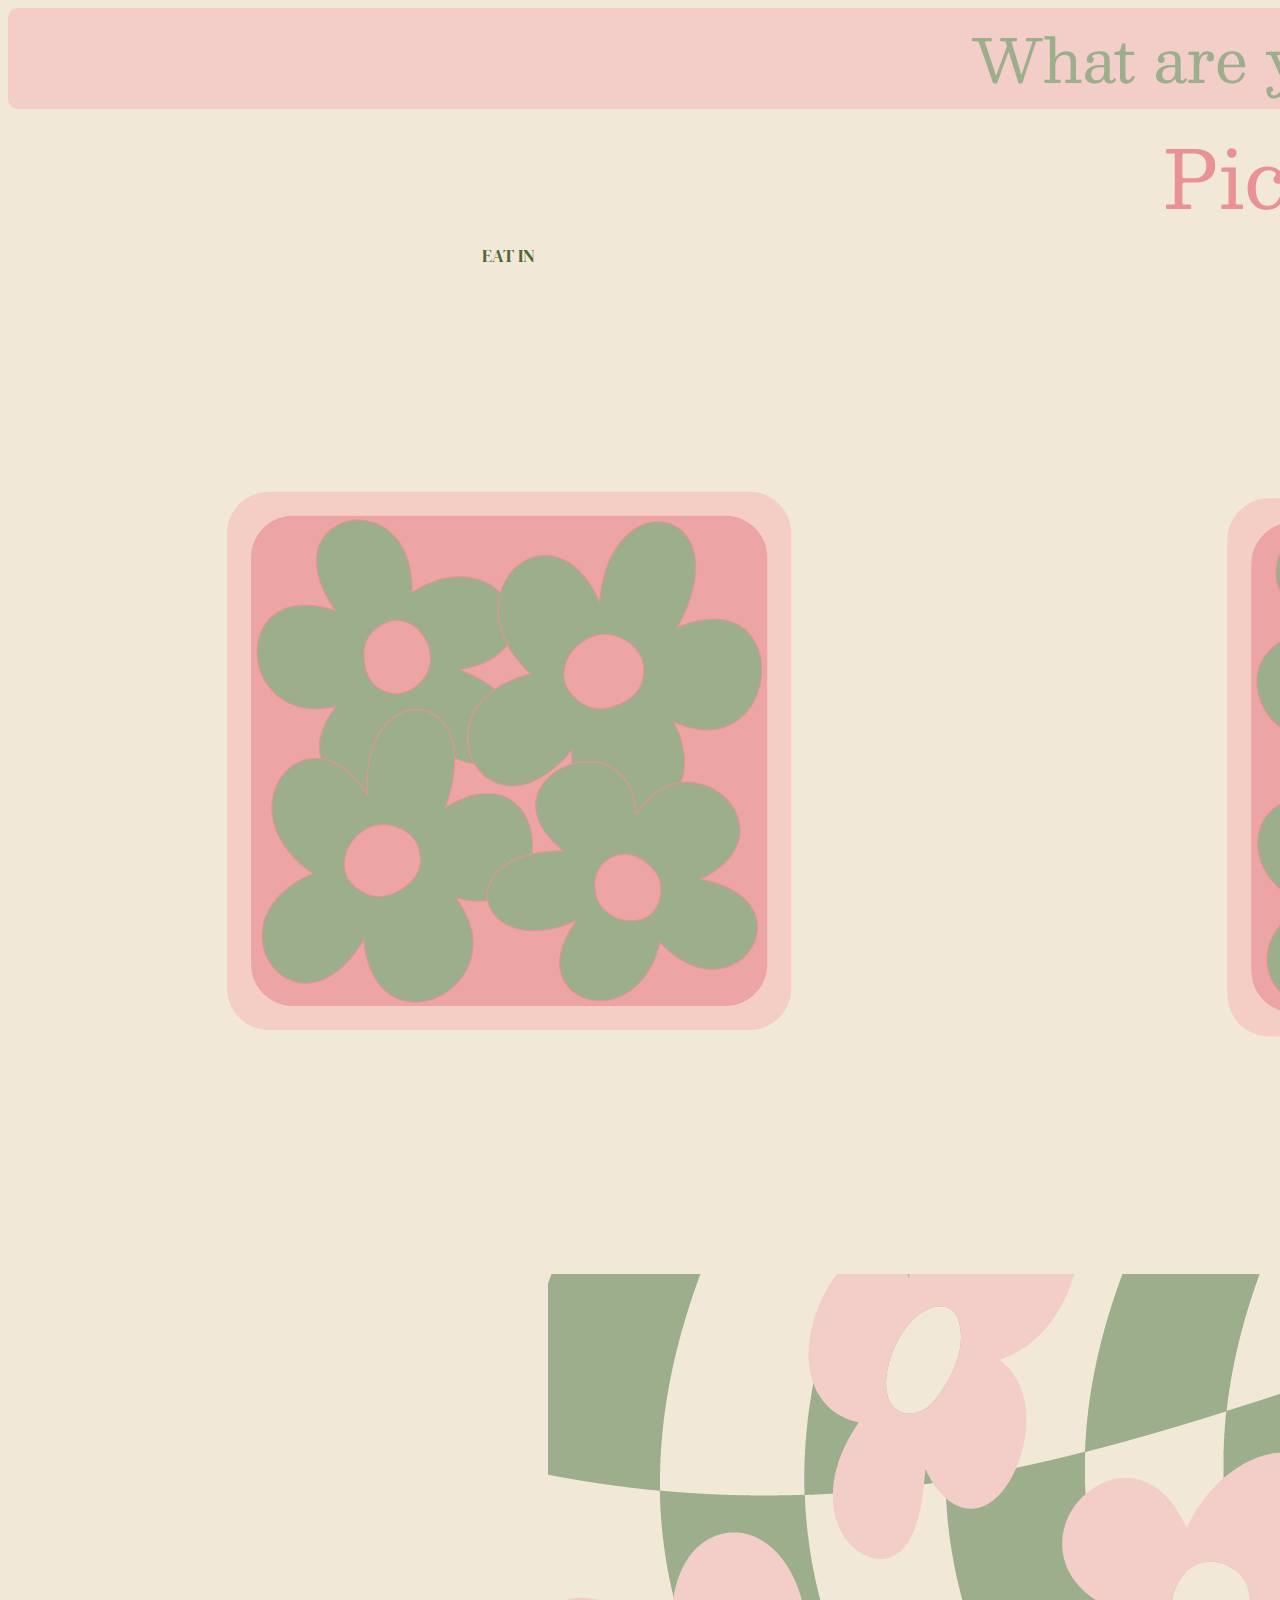
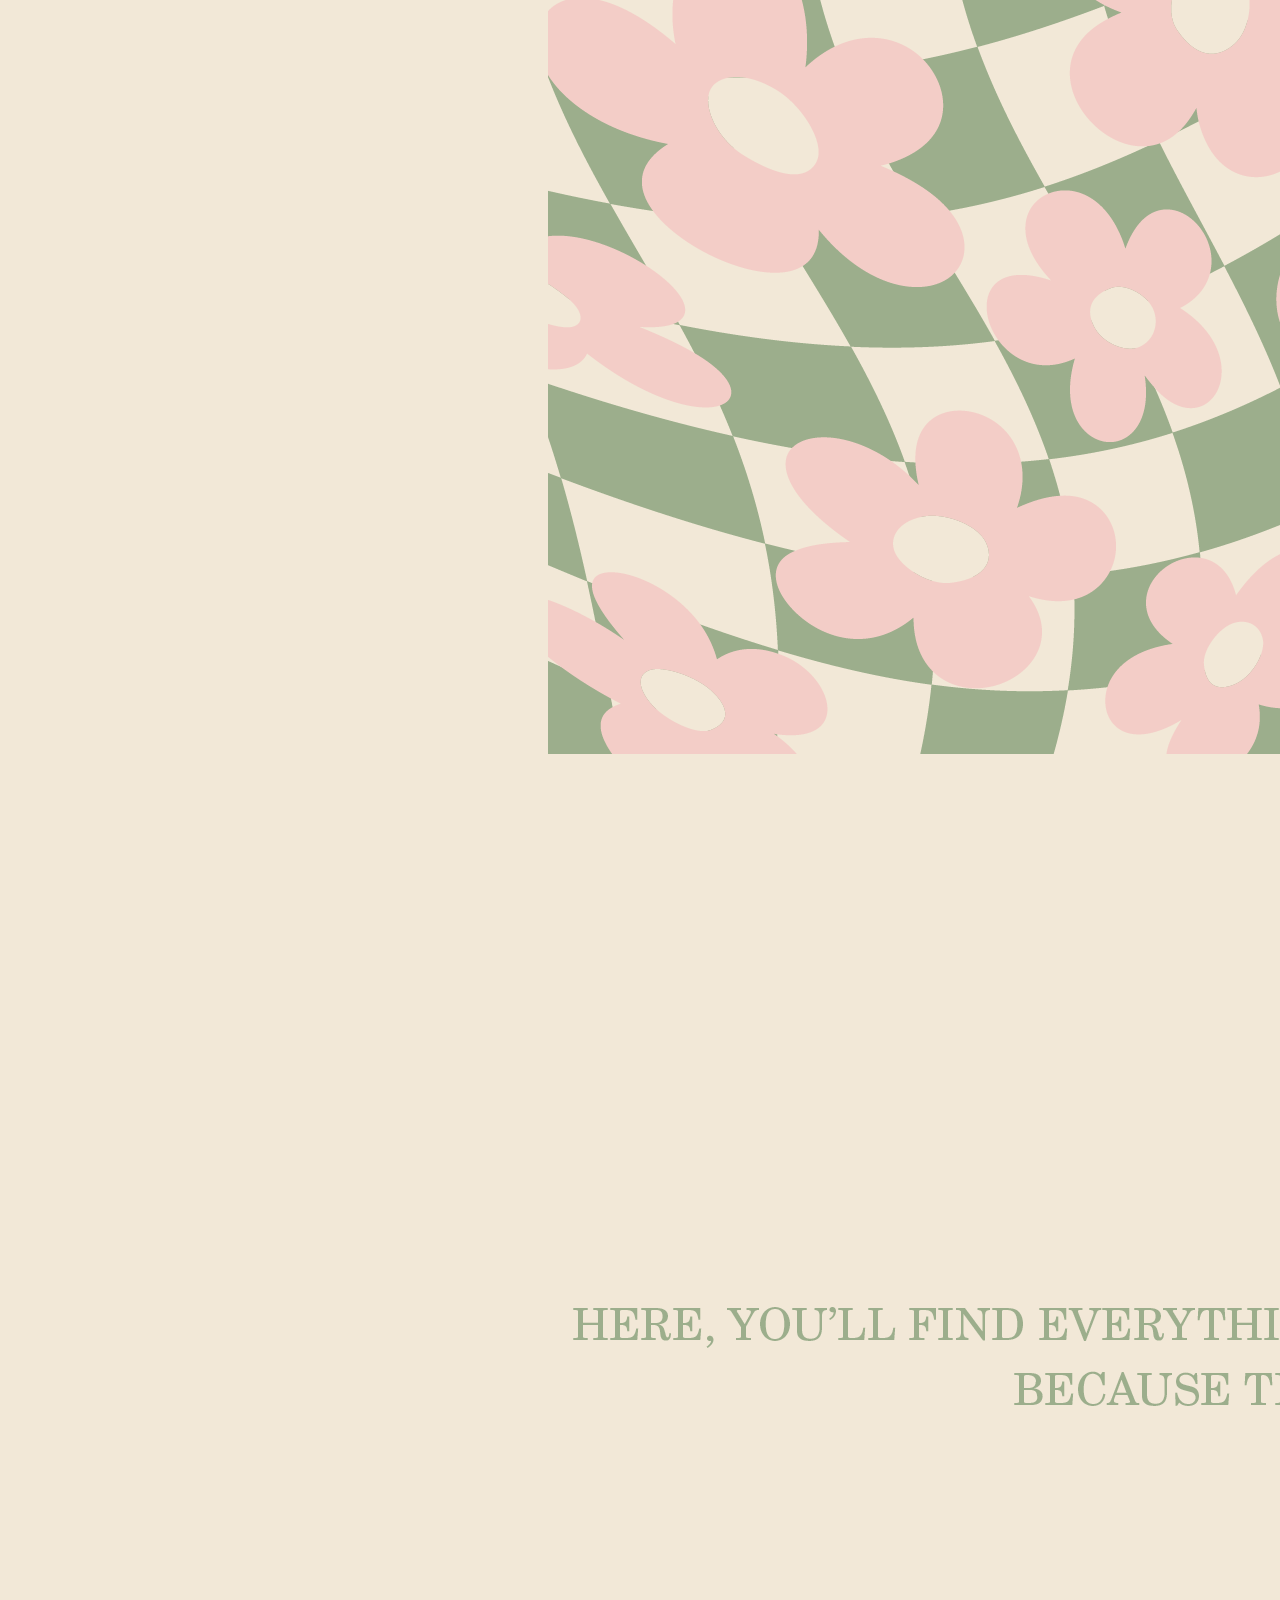
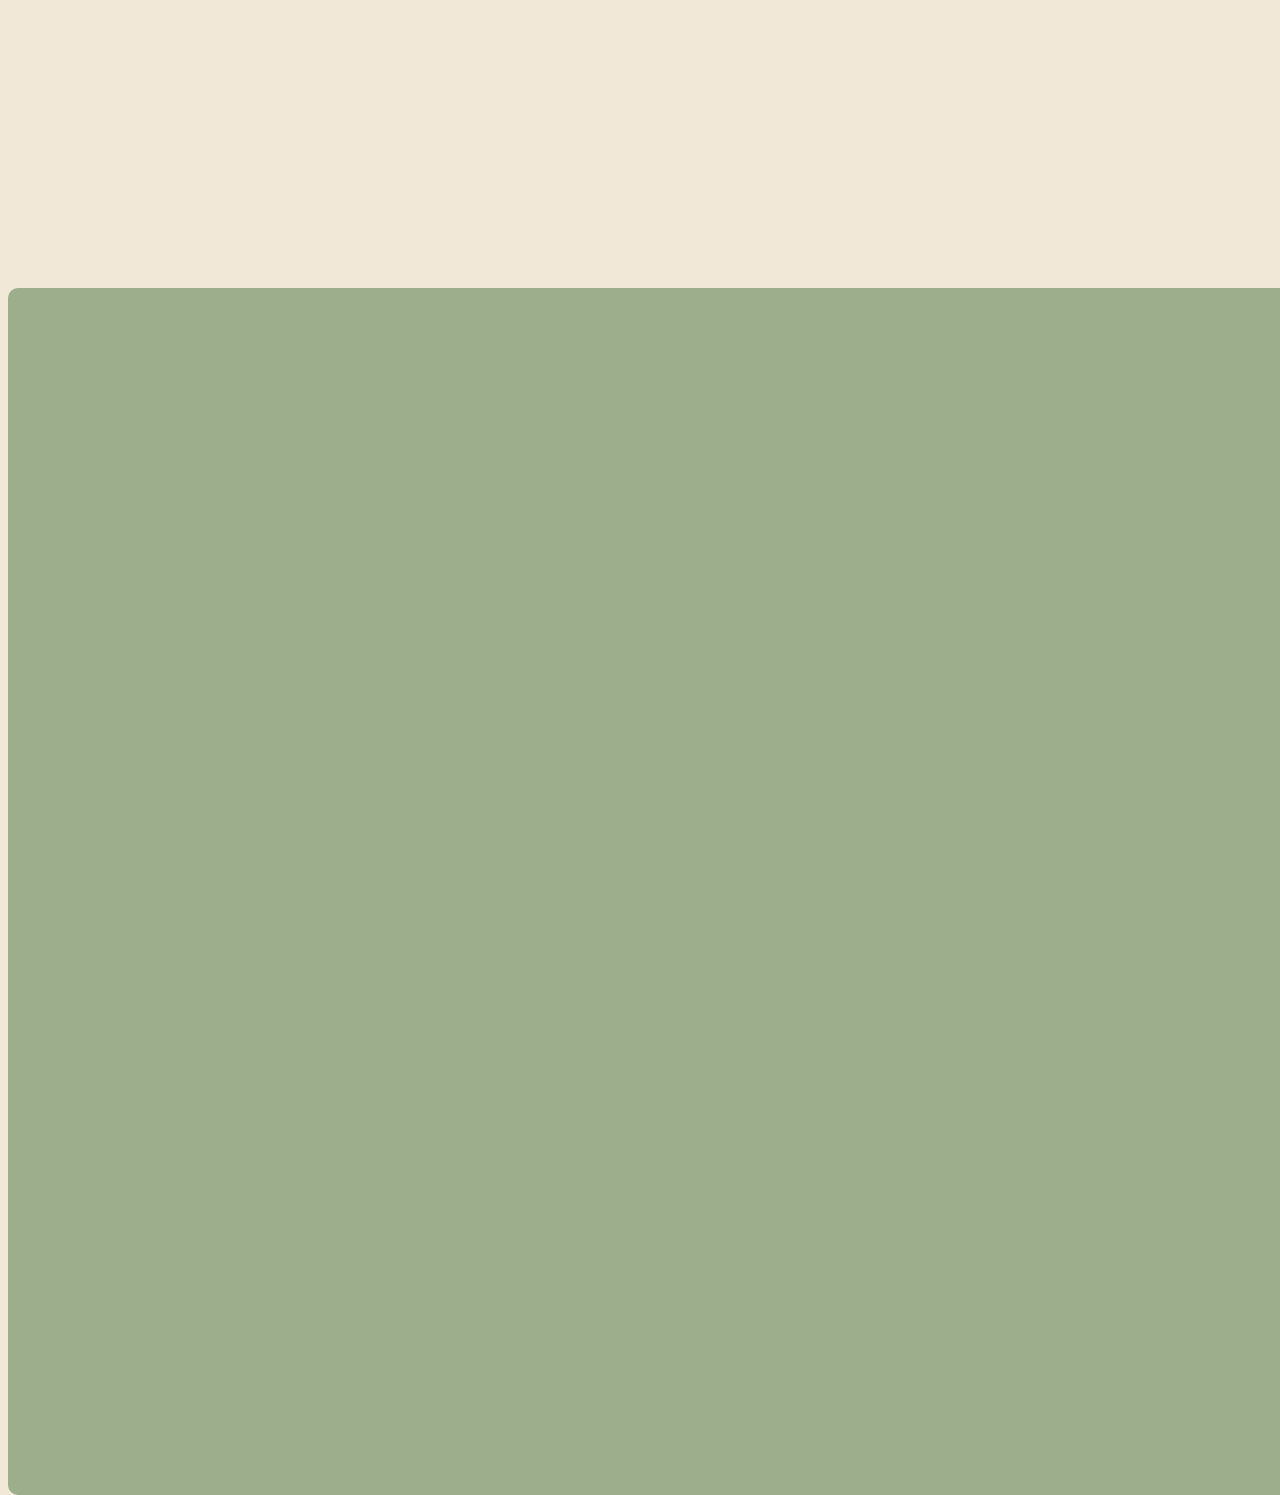
==== index.html @ 2139742e "push to github" ====
<!DOCTYPE html>
<html >
<head>
    <meta charset="UTF-8"> 
    <title>Sara's Website</title>
    <link rel="stylesheet" href="css/style.css">
    <meta name="INDEX" content="INDEX,FOLLOW">
    <meta name="description" content="Lehigh University DES 070 Web Design I">
    <meta name="viewport" content="width=device-width, initial-scale=1">
    <link rel="shortcut icon" href="favicon.ico" type="image/x-icon">
    <link rel="icon" href="favicon.ico" type="image/x-icon">
    <link rel="preconnect" href="https://fonts.googleapis.com"> 
    <link rel="preconnect" href="https://fonts.gstatic.com" crossorigin> 
     <link href="https://fonts.googleapis.com/css2?family=Besley:ital,wght@1,900&display=swap" rel="stylesheet">
     <link>
     <link rel="preconnect" href="https://fonts.googleapis.com">
     <link rel="preconnect" href="https://fonts.gstatic.com" crossorigin>
     <link href="https://fonts.googleapis.com/css2?family=DM+Serif+Display&display=swap" rel="stylesheet">
</head>

<body>
     <div class="container">
          <div class="header">What are you really thinking about?</div>
          <div class="title">Pick your poision</div>
          <div class="eat-in"> 
               <a href="eatin.html"></a> EAT IN <img src="img/eatinbutton.png"></div>
          <div class="tunes">
               <a href="#"></a> TUNES <img src="img/tunesbutton.png"></div>
          <div class="eat-out">
               <a href="#"></a> EAT OUT <img src="img/eatoutbutton.png"></div>
          <div class="photo">
               <img src="img/flowerswirl.png">
               <div class="text">Dive into my world.</div>
          </div>
          <div class="quote"> <img src="img/quote.png"></div>
          <div class="footer">
               <div class="therefore">Therefore...</div>
               <div class="email">
                    <a href="#"></a>EMAIL</div>
               <div class="leftflower"> <img src="img/instaflower.png"></div>
               <div class="insta">
                    <a href="https://instagram.com/saraijewel?utm_medium=copy_link"></a>INSTA</div>
               <div class="rightflower"> <img src="img/pinterestflower.png"></div>
               <div class="pinterest">
                    <a href="https://pin.it/6LLxWGa"></a>PINTEREST</div>
          </div>
        </div>
</body>
</html>
---- css/style.css ----
body{

  background-color: #f2e8d7;
  text-align: center;
}
.container {
  display: grid;
  grid-template-columns: .33fr .33fr .33fr;
  grid-template-rows: 0.4fr 0.4fr 1.5fr 1.8fr 1fr 1fr;
  gap: 0px 0px;
  grid-auto-flow: row;
  grid-template-areas:
    "header header header"
    "title title title"
    "eat-in tunes eat-out"
    "photo photo photo"
    "quote quote quote"
    "footer footer footer";
  width: 100vw;
  height: 100vh;
}

.header { grid-area: header;
  font-family: 'Besley', serif;
  font-size: 60px;
  color: #9cae8c;
  background-color: #f3cdc7;
  border-radius: 10px;
}

.title { grid-area: title;
  font-family: 'Besley', serif;
  font-size: 80px;
  color: #e89295;
  background-color: #f2e8d7;
 }

.eat-in { grid-area: eat-in; 
  font-family: 'DM Serif Display', serif;
  color: #4d6a34;
  font-size: large;
}

.tunes { grid-area: tunes; 
  font-family: 'DM Serif Display', serif;
  color: #4d6a34;
  font-size: large;}

.eat-out { grid-area: eat-out;
  font-family: 'DM Serif Display', serif;
  color: #4d6a34;
  font-size: large;
 }

.photo { grid-area: photo; 
  position: relative;
  font-family: 'Besley', serif;
  font-size: x-large;
  color: #4d6a34;
}
.text{
  top: 50%;
  bottom: 50%;
  transform: (-50%, 50%);
}

.quote { grid-area: quote; 
min-width: 1040px;
}

.footer { grid-area: footer;
  display: inline-block;
  background-color: #9cae8c;
  border-radius: 10px;
  display: inline-block;
  font-family: 'DM Serif Display', serif;
  color: #f3cdc7;
  font-size: large;
}
.therefore{
  font-family: 'Besley', serif;
  font-size: x-large;
  color: #4d6a34;
}

/*next page!*/


.containereatin {
  display: grid;
  grid-template-columns: 1fr 1fr 1fr;
  grid-template-rows: 0.6fr 1.2fr 1.2fr 1.2fr 0.6fr;
  gap: 0px 0px;
  grid-auto-flow: row;
  grid-template-areas:
    "header header header"
    "one two three"
    "four five six"
    "seven eight nine"
    "footer footer footer";
}

.header { grid-area: header; }

.one { grid-area: one; }

.two { grid-area: two; }

.three { grid-area: three; }

.four { grid-area: four; }

.five { grid-area: five; }

.six { grid-area: six; }

.seven { grid-area: seven; }

.eight { grid-area: eight; }

.nine { grid-area: nine; }

.footer { grid-area: footer; }
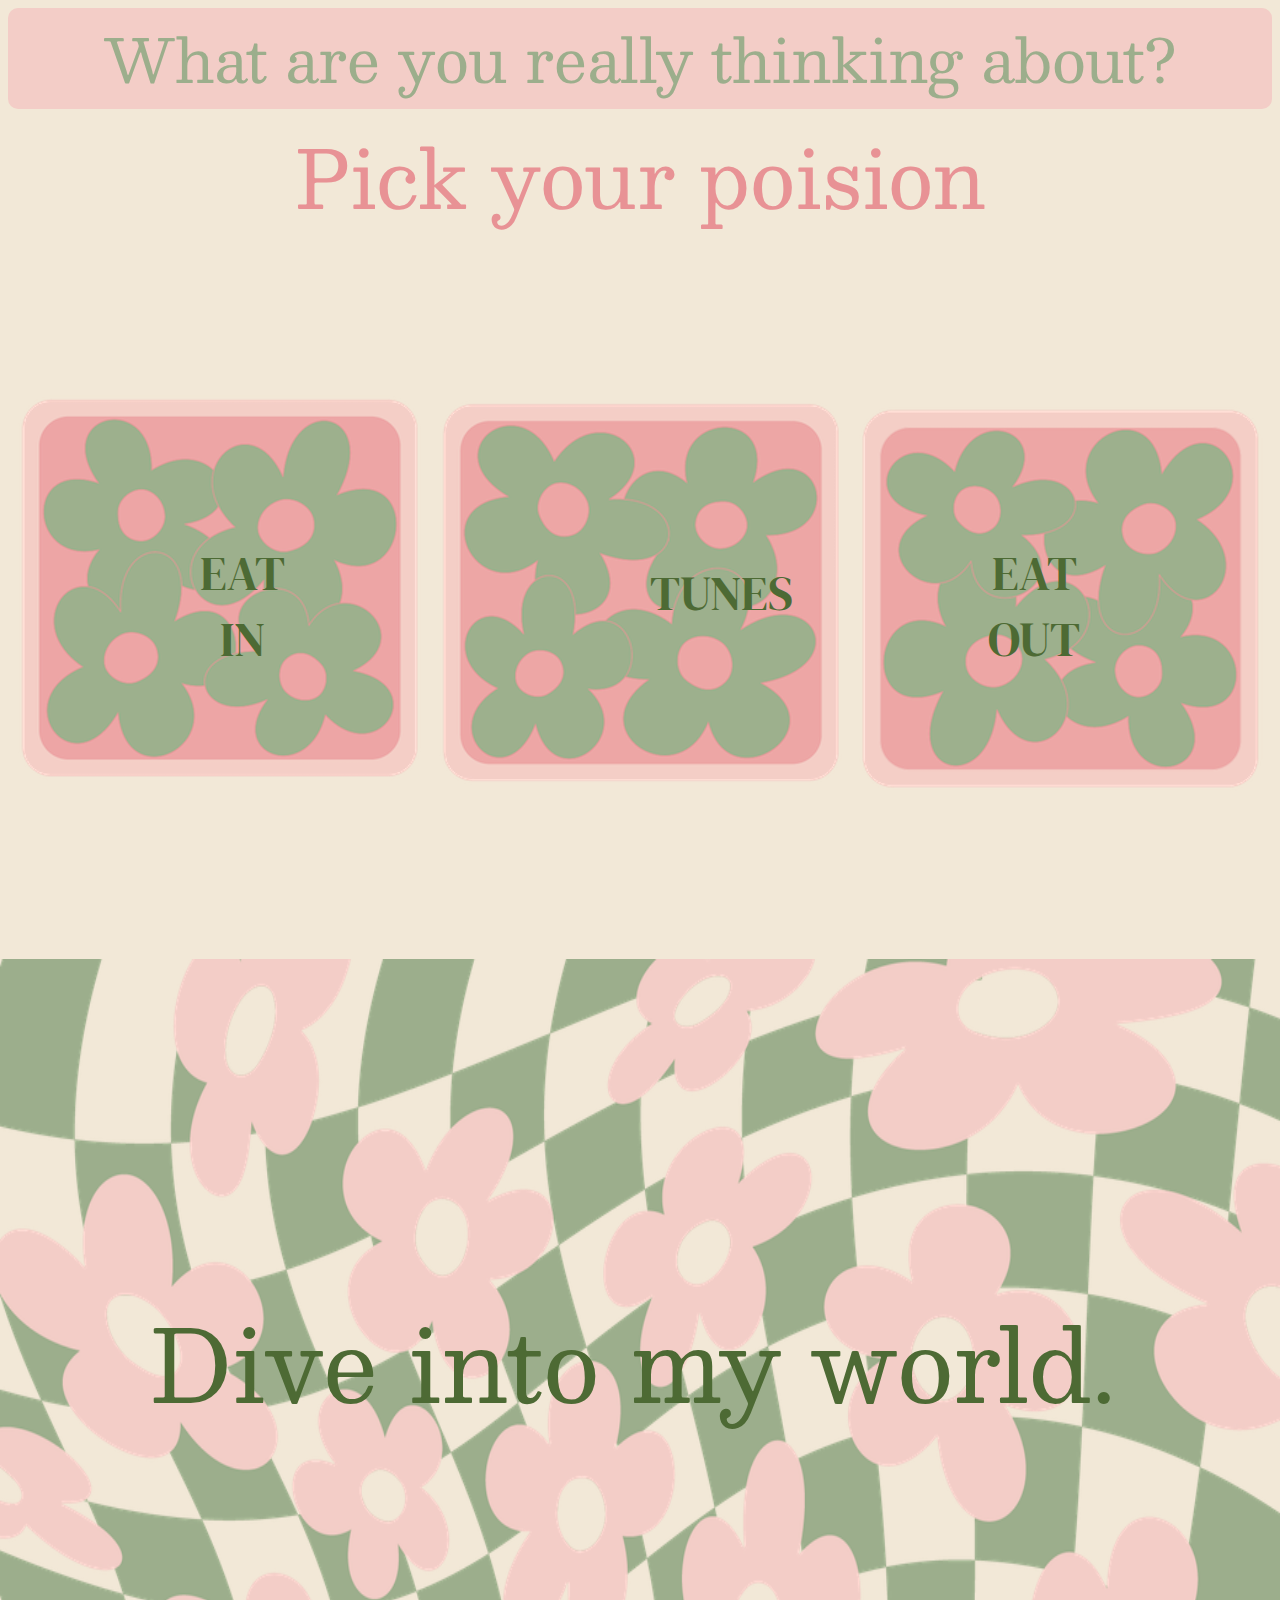
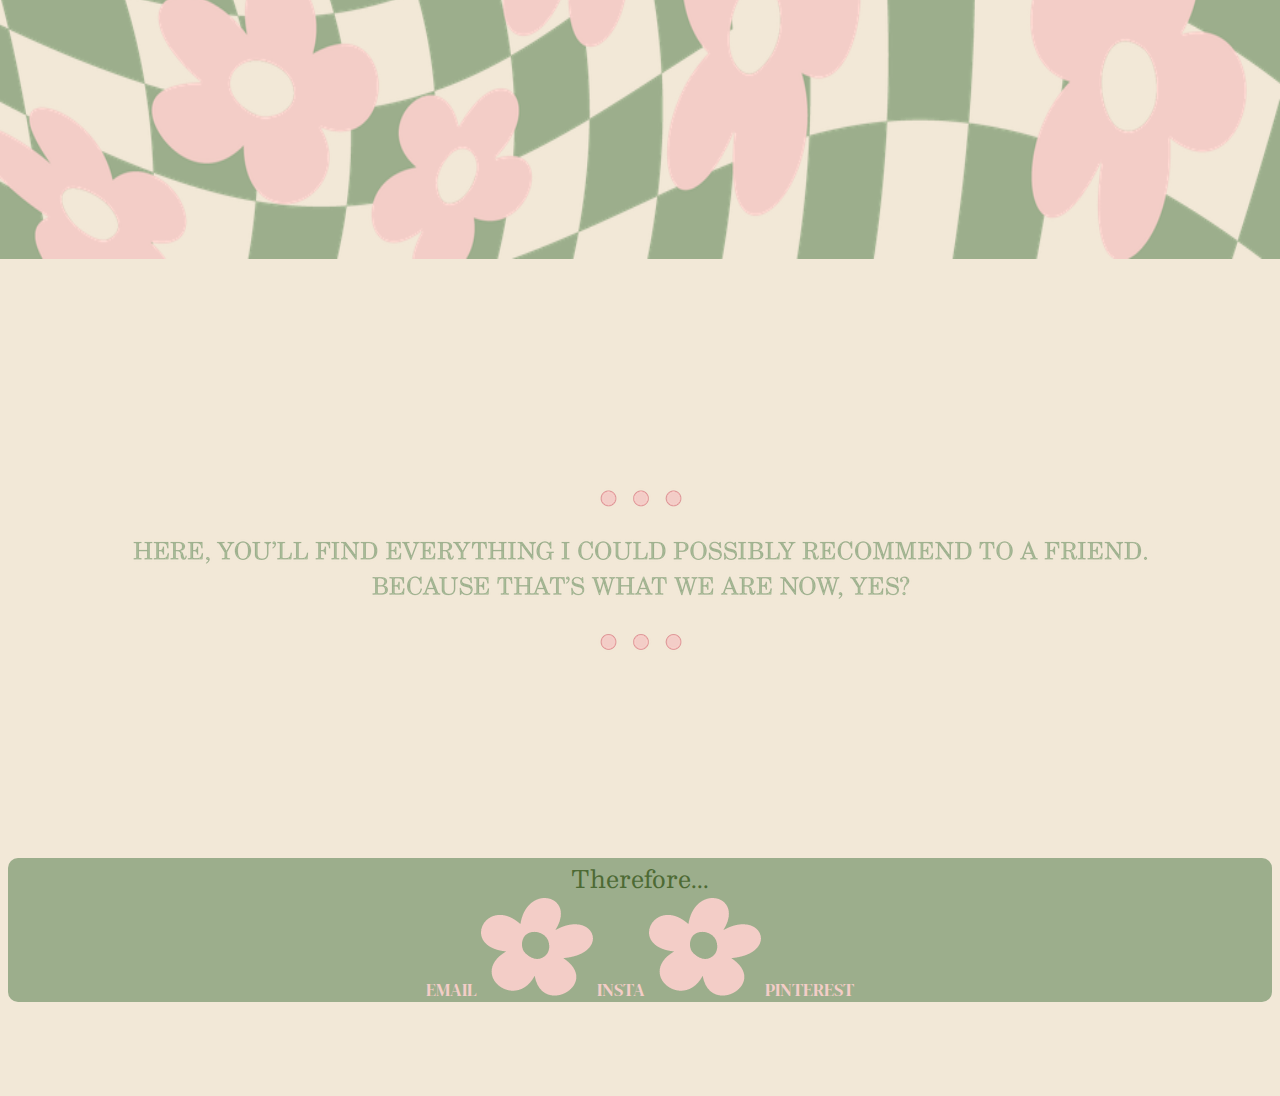
==== commit b3974fe1: "update" ====
--- a/index.html
+++ b/index.html
@@ -23,26 +23,42 @@
           <div class="header">What are you really thinking about?</div>
           <div class="title">Pick your poision</div>
           <div class="eat-in"> 
-               <a href="eatin.html"></a> EAT IN <img src="img/eatinbutton.png"></div>
+               <div class="overlayeatin">
+                   <a href="eatin.html"> EAT<br/> IN</a>
+               </div>
+               <img  class="backgroundeatin" src="img/eatinbutton.png">
+          </div> 
           <div class="tunes">
-               <a href="#"></a> TUNES <img src="img/tunesbutton.png"></div>
+               <div class="overlaytunes">
+                    <a href="tunes.html"> TUNES </a> 
+               </div>
+               <img src="img/tunesbutton.png">
+          </div>
           <div class="eat-out">
-               <a href="#"></a> EAT OUT <img src="img/eatoutbutton.png"></div>
+               <div class="overlayeatout">
+                    <a href="eatout.html"> EAT<br/> OUT</a> 
+               </div>
+               <img src="img/eatoutbutton.png">
+          </div>
           <div class="photo">
-               <img src="img/flowerswirl.png">
+               <img src="img/flowerswirl.png" class="flowerswirl">
                <div class="text">Dive into my world.</div>
           </div>
-          <div class="quote"> <img src="img/quote.png"></div>
-          <div class="footer">
+          <div class="quote"> 
+               <img src="img/quote.png">
+          </div>
+          <div class="homefooter">
                <div class="therefore">Therefore...</div>
-               <div class="email">
-                    <a href="#"></a>EMAIL</div>
-               <div class="leftflower"> <img src="img/instaflower.png"></div>
-               <div class="insta">
-                    <a href="https://instagram.com/saraijewel?utm_medium=copy_link"></a>INSTA</div>
-               <div class="rightflower"> <img src="img/pinterestflower.png"></div>
-               <div class="pinterest">
-                    <a href="https://pin.it/6LLxWGa"></a>PINTEREST</div>
+               <div class="sameline">
+                    <div class="trial">
+                         <a href="#"></a>EMAIL</div>
+                    <div class="trial"> <img src="img/pinkflower.png"></div>
+                    <div class="trial">
+                         <a href="https://instagram.com/saraijewel?utm_medium=copy_link"></a>INSTA</div>
+                    <div class="trial"> <img src="img/pinkflower.png"></div>
+                    <div class="trial">
+                         <a href="https://pin.it/6LLxWGa"></a>PINTEREST</div>
+               </div>
           </div>
         </div>
 </body>
--- a/css/style.css
+++ b/css/style.css
@@ -7,21 +7,24 @@
 .container {
   display: grid;
   grid-template-columns: .33fr .33fr .33fr;
-  grid-template-rows: 0.4fr 0.4fr 1.5fr 1.8fr 1fr 1fr;
+  grid-template-rows: .1fr .2fr .1fr 0.1fr .2fr .2fr;
   gap: 0px 0px;
   grid-auto-flow: row;
+  grid-template-columns: repeat(auto-fit, minmax(250px, 1fr));
+  justify-items: center;
   grid-template-areas:
     "header header header"
     "title title title"
     "eat-in tunes eat-out"
     "photo photo photo"
     "quote quote quote"
-    "footer footer footer";
-  width: 100vw;
-  height: 100vh;
+    "homefooter homefooter homefooter";
+ /* width: 100vw;
+  height: 100vh; */
 }
 
 .header { grid-area: header;
+  width: 100%;
   font-family: 'Besley', serif;
   font-size: 60px;
   color: #9cae8c;
@@ -39,20 +42,55 @@
 .eat-in { grid-area: eat-in; 
   font-family: 'DM Serif Display', serif;
   color: #4d6a34;
-  font-size: large;
+  font-size: xxx-large;
+}
+
+.eat-in .overlayeatin {
+  position: absolute;
+  top: 540px;
+  left: 200px;
+  text-align: center;
 }
 
 .tunes { grid-area: tunes; 
   font-family: 'DM Serif Display', serif;
   color: #4d6a34;
-  font-size: large;}
+  font-size: xxx-large;
+}
+.tunes .overlaytunes {
+  position: absolute;
+  top: 560px;
+  left: 650px;
+  text-align: center;
+}
 
 .eat-out { grid-area: eat-out;
   font-family: 'DM Serif Display', serif;
   color: #4d6a34;
-  font-size: large;
+  font-size: xxx-large;
  }
 
+ .eat-out .overlayeatout {
+  position: absolute;
+  top: 540px;
+  right: 200px;
+  text-align: center;
+}
+
+a{
+  color: #4d6a34;
+  text-decoration: none;
+  
+}
+
+.flowerswirl{
+width: 100vw;
+height: 100vh;
+position: relative;
+left: 0px;
+right: 0px;
+z-index: -1;
+}
 .photo { grid-area: photo; 
   position: relative;
   font-family: 'Besley', serif;
@@ -60,65 +98,330 @@
   color: #4d6a34;
 }
 .text{
-  top: 50%;
+  top: 35%;
   bottom: 50%;
-  transform: (-50%, 50%);
+  position: absolute;
+  left: 150px;
+  font-size: 100px;
 }
 
 .quote { grid-area: quote; 
 min-width: 1040px;
 }
 
-.footer { grid-area: footer;
-  display: inline-block;
+.homefooter { grid-area: homefooter; 
+  width: 100%;
   background-color: #9cae8c;
   border-radius: 10px;
+  font-family: 'DM Serif Display', serif;
+  color: #f3cdc7;
+  font-size: large;
+
+}
+.trial{
   display: inline-block;
-  font-family: 'DM Serif Display', serif;
-  color: #f3cdc7;
-  font-size: large;
-}
+}
+
 .therefore{
   font-family: 'Besley', serif;
   font-size: x-large;
   color: #4d6a34;
 }
 
-/*next page!*/
+
+
+/*eat in*/
 
 
 .containereatin {
+  background-color: #f2e8d7;
   display: grid;
   grid-template-columns: 1fr 1fr 1fr;
-  grid-template-rows: 0.6fr 1.2fr 1.2fr 1.2fr 0.6fr;
-  gap: 0px 0px;
+  grid-template-rows: 0.1fr 1.4fr 1.4fr 0.6fr;
+  gap: 15px 15px;
   grid-auto-flow: row;
   grid-template-areas:
     "header header header"
-    "one two three"
-    "four five six"
-    "seven eight nine"
+    "brownies muffins sugarcookie"
+    "misosalmon scallops octopus"
     "footer footer footer";
 }
 
+
 .header { grid-area: header; }
 
-.one { grid-area: one; }
-
-.two { grid-area: two; }
-
-.three { grid-area: three; }
-
-.four { grid-area: four; }
-
-.five { grid-area: five; }
-
-.six { grid-area: six; }
-
-.seven { grid-area: seven; }
-
-.eight { grid-area: eight; }
-
-.nine { grid-area: nine; }
-
-.footer { grid-area: footer; }
+.brownies { grid-area: brownies; 
+  font-family: 'DM Serif Display', serif;
+  font-size: large;
+  color: #4d6a34;}
+
+.muffins { grid-area: muffins; 
+  font-family: 'DM Serif Display', serif;
+  font-size: large;
+  color: #4d6a34; }
+
+.sugarcookie { grid-area: sugarcookie; 
+  font-family: 'DM Serif Display', serif;
+  font-size: large;
+  color: #4d6a34;}
+
+.misosalmon { grid-area: misosalmon;
+  font-family: 'DM Serif Display', serif;
+  font-size: large;
+  color: #4d6a34; }
+
+.scallops { grid-area: scallops; 
+  font-family: 'DM Serif Display', serif;
+  font-size: large;
+  color: #4d6a34;}
+
+.octopus { grid-area: octopus; 
+  font-family: 'DM Serif Display', serif;
+  font-size: large;
+  color: #4d6a34;}
+
+.footer { grid-area: footer;
+  color: #f3cdc7;
+  background-color: #9cae8c;
+  font-family: 'Besley', serif;
+  font-size: xx-large; 
+  height: auto;
+  border-radius: 10px;}
+
+
+/*tunes page*/
+
+
+.containertunes {
+    background-color: #f2e8d7;
+    display: grid;
+    grid-template-columns: 1fr 1fr 1fr;
+    grid-template-rows: 0.1fr 1.2fr 1.2fr 0.6fr;
+    gap: 10px 10px;
+    grid-auto-flow: row;
+    grid-template-areas:
+      "header header header"
+      "spotify1 spotify2 spotify3"
+      "spotify4 spotify5 spotify6"
+      "footer footer footer";
+  }
+.footer{
+  text-decoration: none;
+    color: #9cae8c;
+    background-color: #f3cdc7;
+    padding-bottom: 10px;
+}
+
+/* eat out page */
+
+.containereatout {
+  background-color: #f2e8d7;
+  display: grid;
+  grid-template-columns: 1fr 1fr 1fr;
+  grid-template-rows: 0.1fr 1.2fr 1.2fr 1.2fr 0.6fr;
+  gap: 15px 15px;
+  grid-auto-flow: row;
+  grid-template-areas:
+    "header header header"
+    "sfog takumi ledip"
+    "saltline centrolina peacock"
+    "raku foursisters metro29"
+    "footer footer footer";
+}
+
+.sfog { grid-area: sfog; 
+  font-family: 'DM Serif Display', serif;
+  font-size: large;
+  color: #4d6a34; }
+
+.takumi { grid-area: takumi;
+  font-family: 'DM Serif Display', serif;
+  font-size: large;
+  color: #4d6a34; } 
+
+.ledip { grid-area: ledip;
+  font-family: 'DM Serif Display', serif;
+  font-size: large;
+  color: #4d6a34; } 
+
+.saltline { grid-area: saltline; 
+  font-family: 'DM Serif Display', serif;
+  font-size: large;
+  color: #4d6a34; }
+
+.centrolina { grid-area: centrolina;
+  font-family: 'DM Serif Display', serif;
+  font-size: large;
+  color: #4d6a34; } 
+
+.peacock { grid-area: peacock;
+  font-family: 'DM Serif Display', serif;
+  font-size: large;
+  color: #4d6a34; }
+
+.raku { grid-area: raku; 
+  font-family: 'DM Serif Display', serif;
+  font-size: large;
+  color: #4d6a34; }
+
+.foursisters { grid-area: foursisters;
+  font-family: 'DM Serif Display', serif;
+  font-size: large;
+  color: #4d6a34; } 
+
+.metro29 { grid-area: metro29;
+  font-family: 'DM Serif Display', serif;
+  font-size: large;
+  color: #4d6a34; }
+
+
+
+
+
+/*MOBILE VERSION*/
+
+
+
+
+@media screen and (max-width: 650px) {
+  .container {
+    display: grid;
+    grid-template-columns: 1fr;
+    grid-template-rows: .1fr .1fr .1fr .1fr .1fr 0.1fr .2fr .2fr;
+    gap: 0px 0px;
+    grid-auto-flow: row;
+    grid-template-columns: repeat(auto-fit, minmax(250px, 1fr));
+    justify-items: center;
+    grid-template-areas:
+      "header"
+      "title"
+      "eat-in" 
+      "tunes" 
+      "eat-out"
+      "photo"
+      "quote"
+      "homefooter";
+  }
+  .title { grid-area: title;
+    font-family: 'Besley', serif;
+    font-size: 60px;
+    color: #e89295;
+    background-color: #f2e8d7;
+   }
+  
+  .eat-in { grid-area: eat-in; 
+    font-family: 'DM Serif Display', serif;
+    color: #4d6a34;
+    font-size: xxx-large;
+  }
+  
+  .eat-in .overlayeatin {
+    position: absolute;
+    top: 885px;
+    left: 210px;
+    text-align: center;
+  }
+  
+  .tunes { grid-area: tunes; 
+    font-family: 'DM Serif Display', serif;
+    color: #4d6a34;
+    font-size: xxx-large;
+  }
+  .tunes .overlaytunes {
+    position: absolute;
+    top: 1640px;
+    left: 190px;
+    text-align: center;
+  }
+  
+  .eat-out { grid-area: eat-out;
+    font-family: 'DM Serif Display', serif;
+    color: #4d6a34;
+    font-size: xxx-large;
+   }
+  
+   .eat-out .overlayeatout {
+    position: absolute;
+    top: 2340px;
+    left: 200px;
+    text-align: center;
+  }
+  
+  a{
+    color: #4d6a34;
+    text-decoration: none;
+    
+  }
+  .text{
+    top: 35%;
+    bottom: 50%;
+    position: absolute;
+    left: 50px;
+    font-size: 60px;
+  }
+  .quote{
+    width: 60vw;
+  }
+/*this is the only shit not working lol*/ 
+
+  .containereatin {
+    background-color: #f2e8d7;
+    display: grid;
+    grid-template-columns: 1fr;
+    grid-template-rows: 0.1fr 1.4fr 1.4fr 1.4fr 1.4fr 1.4fr 1.4fr 0.6fr;
+    gap: 15px 15px;
+    grid-auto-flow: row;
+    grid-template-areas:
+      "header"
+      "brownies" 
+      "muffins" 
+      "sugarcookie"
+      "misosalmon" 
+      "scallops" 
+      "octopus"
+      "footer";
+  }
+
+  .containertunes {
+    background-color: #f2e8d7;
+    display: grid;
+    grid-template-columns: 1fr;
+    grid-template-rows: 0.1fr 1.2fr 1.2fr 1.2fr 1.2fr 1.2fr 1.2fr 0.6fr;
+    gap: 10px 10px;
+    grid-auto-flow: row;
+    grid-template-areas:
+      "header"
+      "spotify1" 
+      "spotify2" 
+      "spotify3"
+      "spotify4" 
+      "spotify5"
+      "spotify6"
+      "footer";
+  }
+
+  .containereatout {
+    background-color: #f2e8d7;
+    display: grid;
+    grid-template-columns: 1fr;
+    grid-template-rows: 0.1fr 1fr 1fr 1fr 1fr 1fr 1fr 1fr 1fr 1fr 0.6fr;
+    gap: 15px 15px;
+    grid-auto-flow: row;
+    grid-template-areas:
+      "header"
+      "sfog" 
+      "takumi" 
+      "ledip"
+      "saltline" 
+      "centrolina" 
+      "peacock"
+      "raku" 
+      "foursisters" 
+      "metro29"
+      "footer";
+  }
+
+
+
+
+}